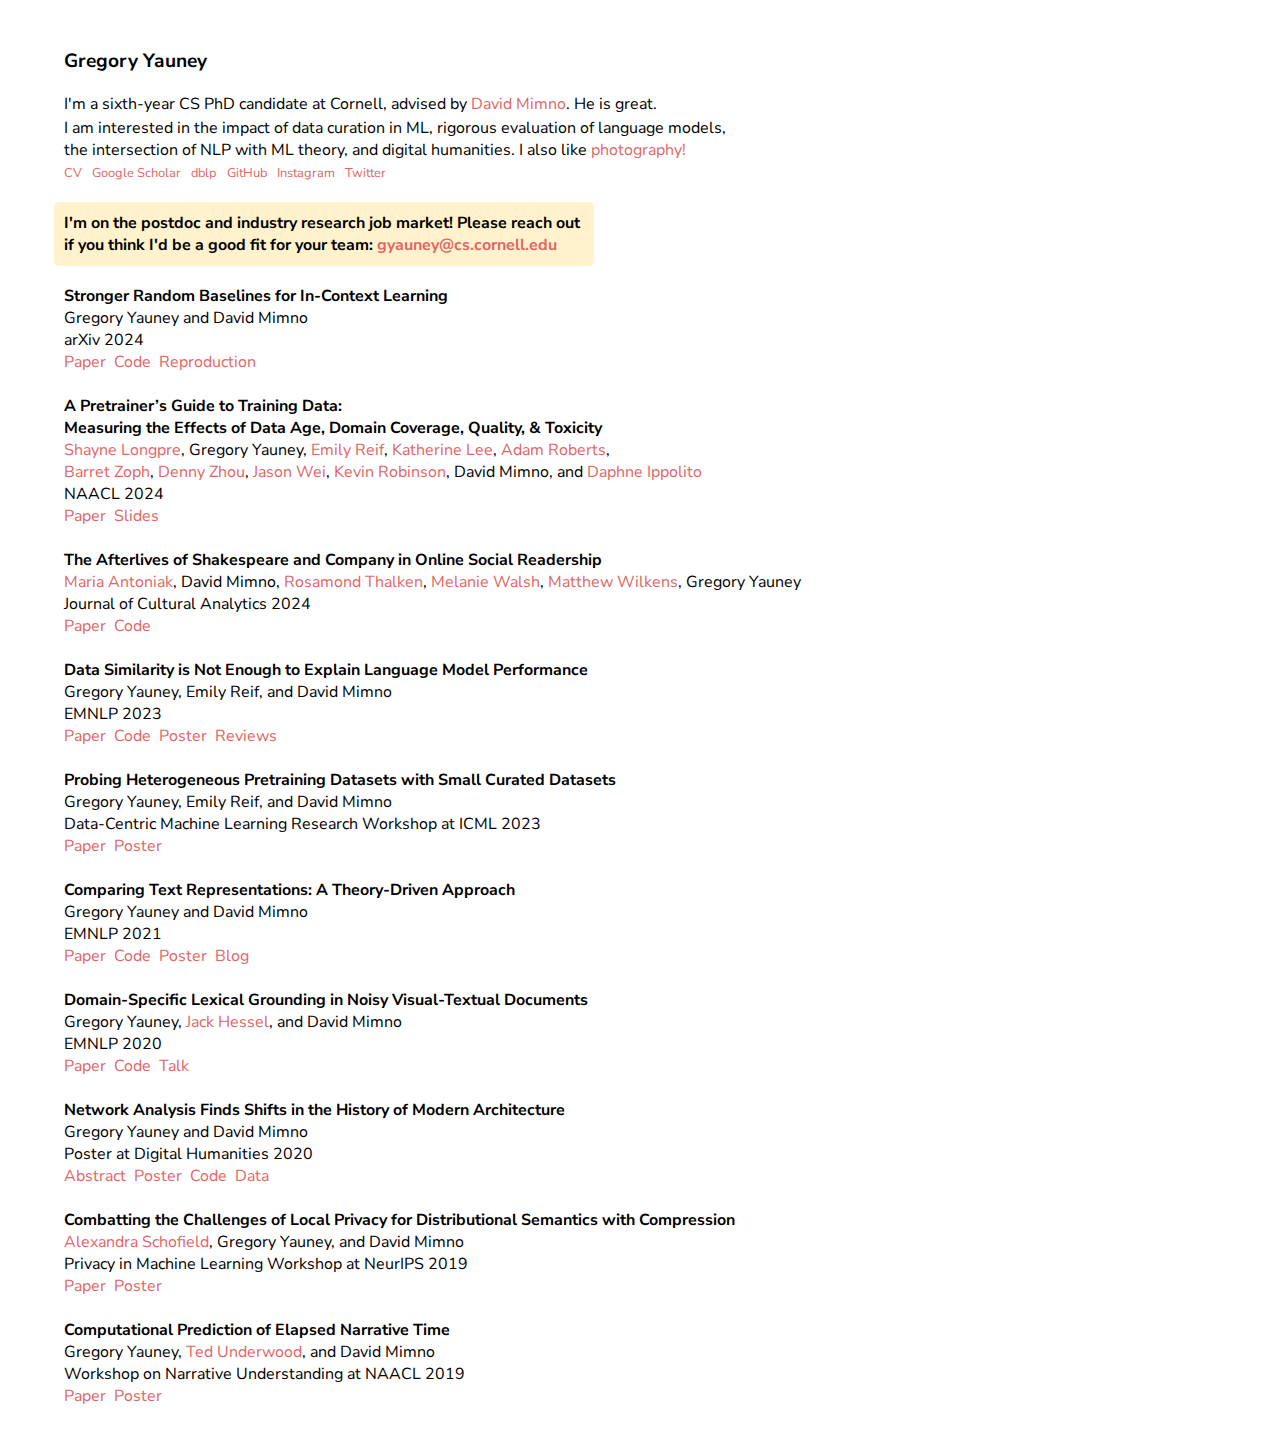
==== index.html @ 93a469f6 "add slides" ====
<!DOCTYPE html>
<meta name="viewport" content="width=device-width, initial-scale=1"/>
<html>
  <head>
  <title>gyauney</title>
  <meta charset="utf-8"/>
  <link href="https://fonts.googleapis.com/css?family=Nunito+Sans:400,600" rel="stylesheet">
  <link rel="stylesheet" type="text/css" href="style.css">
  </head> 

  <body>
  <div id="title">Gregory Yauney</div>
  <div class="section">
    <div>I'm a sixth-year CS PhD candidate at Cornell, advised by <a href=https://mimno.infosci.cornell.edu>David Mimno</a>. He is great.</div>
    <div class=headingparagraph>I am interested in the impact of data curation in ML, rigorous evaluation of language models, the intersection of NLP with ML theory, and digital humanities.
    I also like <a href=photogs>photo</a><a href=https://instagram.com/gyauney>graphy!</a></div>
    <div><span class='link'><a href='./yauney-cv.pdf'>CV</a></span><span class='link pad-left'><a href=https://scholar.google.com/citations?hl=en&user=b_NrF0QAAAAJ&view_op=list_works&authuser=1&sortby=pubdate>Google Scholar</a></span><!--<span class='link pad-left'><a href=https://www.semanticscholar.org/author/Gregory-Yauney/32918271?sort=pub-date>Semantic Scholar</a></span>--><span class='link pad-left'><a href=https://dblp.org/pid/212/5939.html>dblp</a></span><span class='link pad-left'><a href=https://github.com/gyauney>GitHub</a></span><span class='link pad-left'><a href=https://instagram.com/gyauney>Instagram</a></span><span class='link pad-left'><a href=https://twitter.com/gyauney>Twitter</a></span></span>
    </div>
    <div> <div class='highlight'><b>I'm on the postdoc and industry research job market!
      Please reach out if you think I'd be a good fit for your team: <span class='pink'>gyauney@cs.cornell.edu</span></b></div></div>
  </div>

  <div class="section">

    <div>
      <div class='bold'>Stronger Random Baselines for In-Context Learning</div>
      <div>Gregory Yauney and David Mimno</div>
      <div>arXiv 2024</div>
      <div>
        <a href='https://arxiv.org/pdf/2404.13020.pdf'>Paper</a>&nbsp;
        <a href='https://github.com/gyauney/max-random-baseline'>Code</a>&nbsp;
        <a href='https://github.com/gyauney/stronger-random-baselines'>Reproduction</a>
      </div>
    </div>

    <br/>

    <div>
      <div class='bold'>A Pretrainer’s Guide to Training Data:<br/>Measuring the Effects of Data Age, Domain Coverage, Quality, & Toxicity</div>
      <div><a href='https://shaynelongpre.com/'>Shayne Longpre</a>, Gregory Yauney, <a href='https://emilyreif.com'>Emily Reif</a>, <a href='https://katelee168.github.io/'>Katherine Lee</a>, <a href='https://research.google/people/104881/'>Adam Roberts</a>,<br/><a href='https://barretzoph.github.io/'>Barret Zoph</a>, <a href='https://dennyzhou.github.io/'>Denny Zhou</a>, <a href='https://www.jasonwei.net/'>Jason Wei</a>, <a href='https://twitter.com/krob'>Kevin Robinson</a>, David Mimno, and <a href='https://www.daphnei.com/'>Daphne Ippolito</a></div>
      <div>NAACL 2024</div>
      <div>
        <a href='https://arxiv.org/pdf/2305.13169.pdf'>Paper</a>&nbsp;
        <a href='papers/a-pretrainers-slides.pdf'>Slides</a>
      </div>
    </div>

    <br/>

    <div>
      <div class='bold'>The Afterlives of Shakespeare and Company in Online Social Readership</div>
      <div><a href='https://maria-antoniak.github.io/'>Maria Antoniak</a>, David Mimno, <a href='https://rosamondthalken.com/'>Rosamond Thalken</a>, <a href='https://melaniewalsh.org/'>Melanie Walsh</a>, <a href='https://mattwilkens.com/'>Matthew Wilkens</a>, Gregory Yauney</div>
      <div>Journal of Cultural Analytics 2024</div>
      <div>
        <a href='https://culturalanalytics.org/article/116919-the-afterlives-of-shakespeare-and-company-in-online-social-readership'>Paper</a>&nbsp;
        <a href='https://github.com/gyauney/shakespeare-and-company-social-readership'>Code</a>
      </div>
    </div>

    <br/>

    <div>
      <div class='bold'>Data Similarity is Not Enough to Explain Language Model Performance</div>
      <div>Gregory Yauney, Emily Reif, and David Mimno</div>
      <div>EMNLP 2023</div>
      <div>
        <a href='https://aclanthology.org/2023.emnlp-main.695.pdf'>Paper</a>&nbsp;
        <a href='https://github.com/gyauney/data-similarity-is-not-enough'>Code</a>&nbsp;
        <a href=papers/data-similarity-is-not-enough_poster.pdf>Poster</a>&nbsp;
        <a href='https://openreview.net/forum?id=J6uWPjukdR'>Reviews</a>
      </div>
    </div>

    <br/>

    <div>
      <div class='bold'>Probing Heterogeneous Pretraining Datasets with Small Curated Datasets</div>
      <div>Gregory Yauney, Emily Reif, and David Mimno</div>
      <div>Data-Centric Machine Learning Research Workshop at ICML 2023</div>
      <div>
        <a href=papers/probing-heterogeneous-datasets.pdf>Paper</a>&nbsp;
        <a href=papers/probing-heterogeneous-datasets_poster.pdf>Poster</a>
      </div>
    </div>

    <br/>

    <div>
      <div class='bold'>Comparing Text Representations: A Theory-Driven Approach</div>
      <div>Gregory Yauney and David Mimno</div>
      <div>EMNLP 2021</div>
      <div>
        <a href=https://aclanthology.org/2021.emnlp-main.449.pdf>Paper</a>&nbsp;
        <a href=https://github.com/gyauney/data-label-alignment/>Code</a>&nbsp;
        <a href=papers/comparing-text-representations_poster.pdf>Poster</a>&nbsp;
        <a href=data-label-alignment>Blog</a>
      </div>
    </div>

    <br/>

    <div>
      <div class='bold'>Domain-Specific Lexical Grounding in Noisy Visual-Textual Documents</div>
      <div>Gregory Yauney, <a href=https://jmhessel.com/>Jack Hessel</a>, and David Mimno</div>
      <div>EMNLP 2020</div>
      <div>
        <a href=https://www.aclweb.org/anthology/2020.emnlp-main.160.pdf>Paper</a>&nbsp;
        <a href=https://github.com/gyauney/domain-specific-lexical-grounding/>Code</a>&nbsp;
        <a href=https://slideslive.com/38939084>Talk</a>
      </div>
    </div>

    <br/>

    <div>
      <div class='bold'>Network Analysis Finds Shifts in the History of Modern Architecture</div>
      <div>Gregory Yauney and David Mimno</div>
      <div>Poster at Digital Humanities 2020</div>
      <div>
        <a href=https://dh2020.adho.org/wp-content/uploads/2020/07/661_NetworkAnalysisFindsShiftsintheHistoryofModernArchitecture.html>Abstract</a>&nbsp;
        <a href=https://hcommons.org/deposits/view/hc:31844/CONTENT/architectural-history-network-analysis_dh2020-poster.pdf/>Poster</a>&nbsp;
        <a href=https://github.com/gyauney/network-analysis-modern-architecture>Code</a>&nbsp;
        <a href=https://github.com/gyauney/modern-architectural-history-indices>Data</a>
      </div>
    </div>
    
    <br/>
    
    <div>
    <div class='bold'>Combatting the Challenges of Local Privacy for Distributional Semantics with Compression</div>
    <div><a href=https://www.cs.hmc.edu/~xanda/>Alexandra Schofield</a>, Gregory Yauney, and David Mimno</div>
    <div>Privacy in Machine Learning Workshop at NeurIPS 2019</div>
    <a href=https://priml-workshop.github.io/priml2019/papers/PriML2019_paper_29.pdf>Paper</a>&nbsp;
    <a href=papers/challenges-of-local-privacy_poster.pdf>Poster</a>
    </div>

    <br/>

    <div>
    <div class='bold'>Computational Prediction of Elapsed Narrative Time</div>
    <div>Gregory Yauney, <a href=https://english.illinois.edu/directory/profile/tunder>Ted Underwood</a>, and David Mimno</div>
    <div>Workshop on Narrative Understanding at NAACL 2019</div>
    <a href=papers/elapsed-narrative-time.pdf>Paper</a>&nbsp;
    <a href=papers/elapsed-narrative-time_poster.pdf>Poster</a>
    </div>

    </div>
  </div>

  </body>
</html>
---- style.css ----
html {
	font-size:1em;
}

body {
	font-family: 'Nunito Sans';
	max-width: 60em;
	margin: 3em 4em;
}

p {
	margin:0em;
}

#title {
	font-size: 1.2em;
	font-family: 'Nunito Sans';
	font-weight: 700;
}

.bold {
	font-weight: 700;
}

.section {
	margin-top: 1.2em;
	margin-bottom: 1.2em;
}

.section-title {
	font-size: 125%;
	background-color: #fff2cc;
	padding: 0em 0.25em;
	border-radius: 0.25em;
	margin: 1.2em -4px;
	font-family: 'Nunito';
	font-weight: 600;
}

.section-title-container {
	padding: 0.2em 0em;
}

.pink {
  color: #e06666;
}

.highlight {
  background-color: #fff2cc;
  box-decoration-break: clone;
  padding: 10px;
  margin-left:-10px;
  border-radius: 5px;
  margin-top: 1.2em;
  max-width: 520px;
}

.headingparagraph {
  margin-top:0.1em;
  max-width: 680px;
}

a:link {
  color: #e06666;
  text-decoration: none;
}

a:visited {
  color: #e06666;
  text-decoration: none;
}

a:hover {
  color: #ea9999;
  text-decoration: none;
}

a:active {
  color: #ea9999;
  text-decoration: none;
}

img {
	box-shadow: 0.25em 0.25em 0.25em grey;
	max-height: 14em;
	margin-right:1em;
	margin-bottom:1em;
} 


.document {
	border-style: dashed;
	max-width:20em;
	padding: 0.5em;
	float:left;
}

.doc-image {
	box-shadow: 0.25em 0.25em 0.25em grey;
	max-height: 8em;
} 

.link {
	display:inline-block;
	font-size:0.8em;
}

.pad-left {
	padding-left:0.8em;
}

@media only screen
and (max-device-width : 600px) {html{font-size: 1em;} body{margin: 1.5em 2em;} #title {font-size: 1.2em;} img {max-height:12em;} table{font-size:0.8em;} 
.link {font-size:0.67em;}}
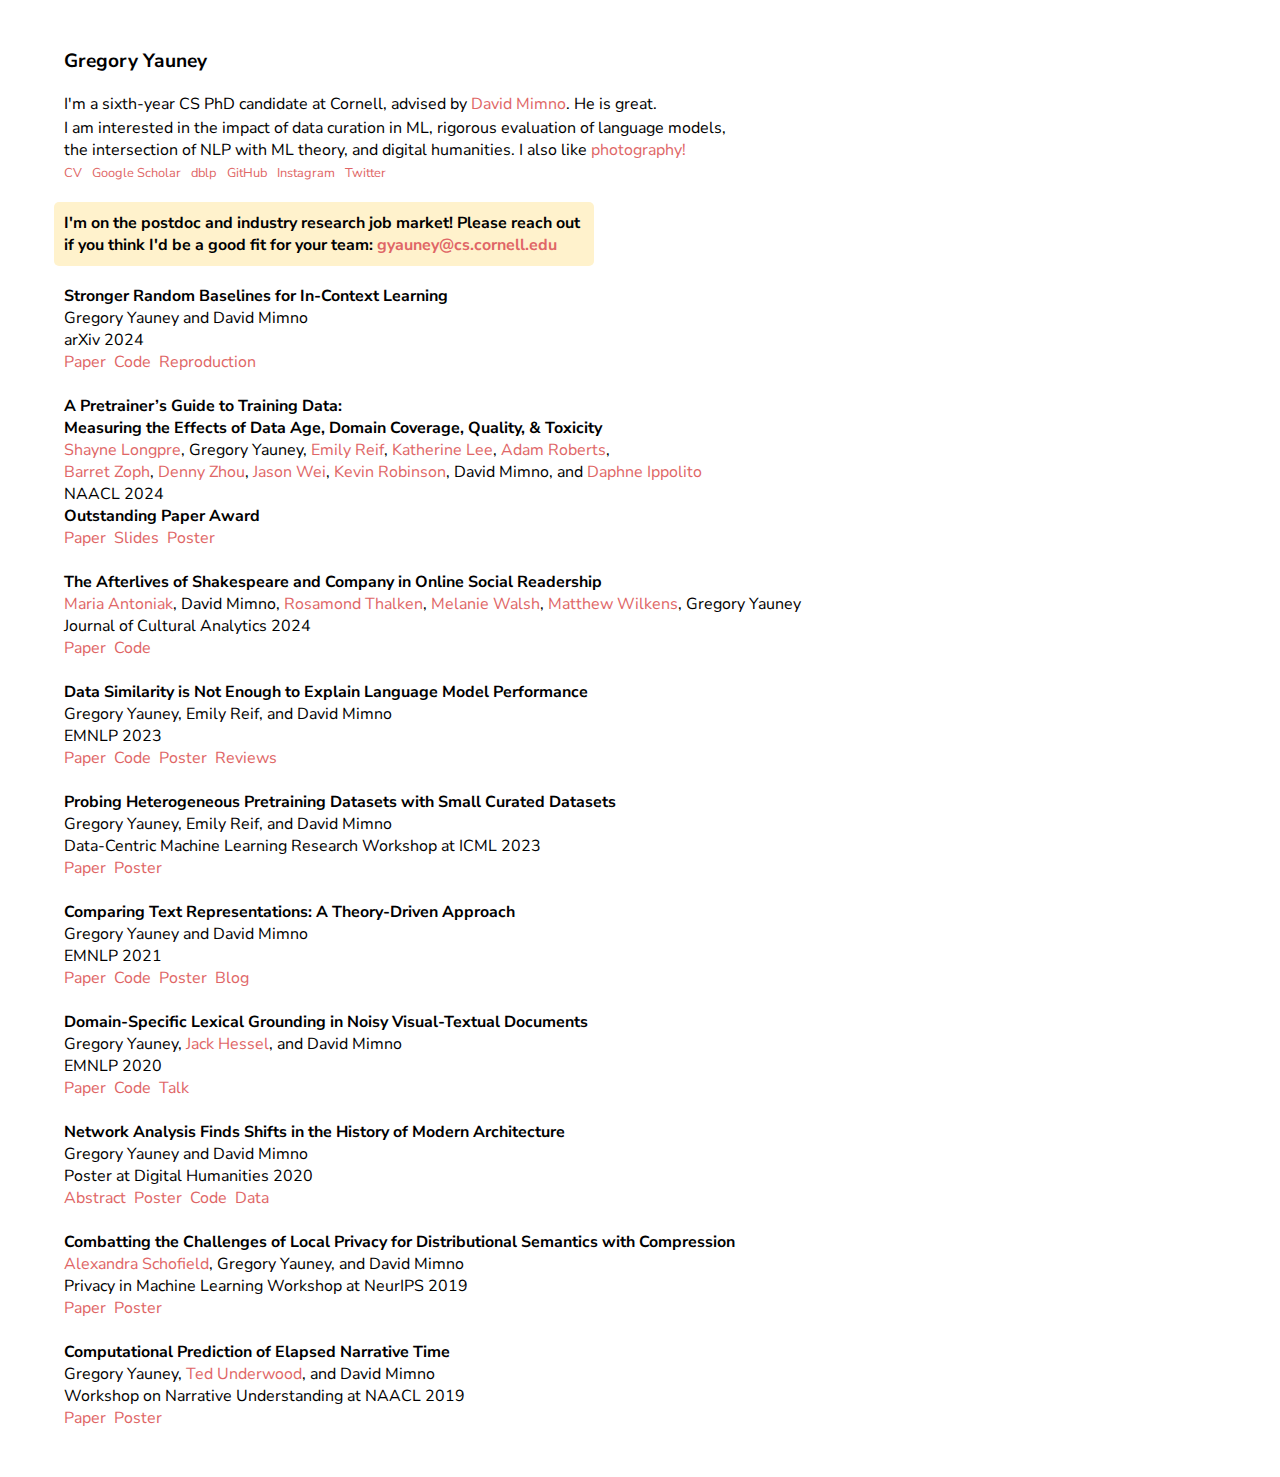
==== commit 2889b56e: "update" ====
--- a/index.html
+++ b/index.html
@@ -39,9 +39,11 @@
       <div class='bold'>A Pretrainer’s Guide to Training Data:<br/>Measuring the Effects of Data Age, Domain Coverage, Quality, & Toxicity</div>
       <div><a href='https://shaynelongpre.com/'>Shayne Longpre</a>, Gregory Yauney, <a href='https://emilyreif.com'>Emily Reif</a>, <a href='https://katelee168.github.io/'>Katherine Lee</a>, <a href='https://research.google/people/104881/'>Adam Roberts</a>,<br/><a href='https://barretzoph.github.io/'>Barret Zoph</a>, <a href='https://dennyzhou.github.io/'>Denny Zhou</a>, <a href='https://www.jasonwei.net/'>Jason Wei</a>, <a href='https://twitter.com/krob'>Kevin Robinson</a>, David Mimno, and <a href='https://www.daphnei.com/'>Daphne Ippolito</a></div>
       <div>NAACL 2024</div>
+      <div><b>Outstanding Paper Award</b></div>
       <div>
         <a href='https://arxiv.org/pdf/2305.13169.pdf'>Paper</a>&nbsp;
-        <a href='papers/a-pretrainers-slides.pdf'>Slides</a>
+        <a href='papers/a-pretrainers-slides.pdf'>Slides</a>&nbsp;
+        <a href='papers/a-pretrainers-guide_poster.pdf'>Poster</a>
       </div>
     </div>
 
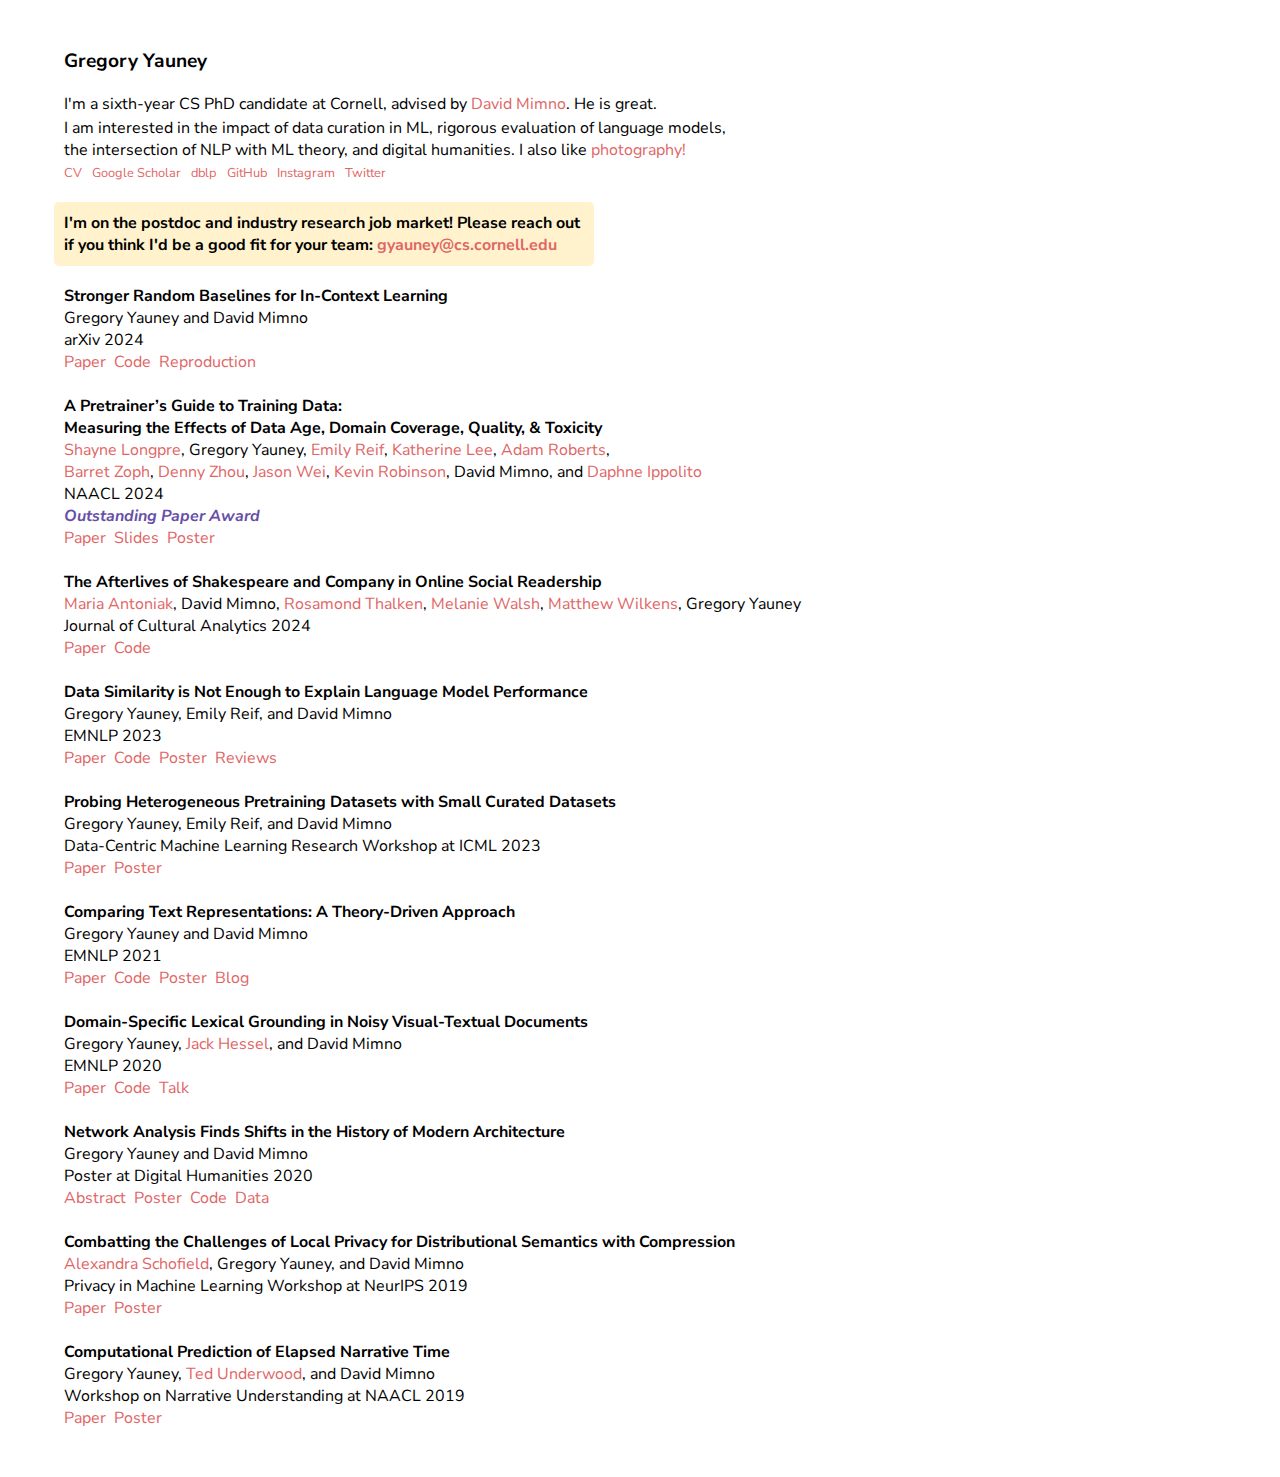
==== commit 262e9470: "update color" ====
--- a/index.html
+++ b/index.html
@@ -39,7 +39,7 @@
       <div class='bold'>A Pretrainer’s Guide to Training Data:<br/>Measuring the Effects of Data Age, Domain Coverage, Quality, & Toxicity</div>
       <div><a href='https://shaynelongpre.com/'>Shayne Longpre</a>, Gregory Yauney, <a href='https://emilyreif.com'>Emily Reif</a>, <a href='https://katelee168.github.io/'>Katherine Lee</a>, <a href='https://research.google/people/104881/'>Adam Roberts</a>,<br/><a href='https://barretzoph.github.io/'>Barret Zoph</a>, <a href='https://dennyzhou.github.io/'>Denny Zhou</a>, <a href='https://www.jasonwei.net/'>Jason Wei</a>, <a href='https://twitter.com/krob'>Kevin Robinson</a>, David Mimno, and <a href='https://www.daphnei.com/'>Daphne Ippolito</a></div>
       <div>NAACL 2024</div>
-      <div><b>Outstanding Paper Award</b></div>
+      <div class='award'>Outstanding Paper Award</div>
       <div>
         <a href='https://arxiv.org/pdf/2305.13169.pdf'>Paper</a>&nbsp;
         <a href='papers/a-pretrainers-slides.pdf'>Slides</a>&nbsp;
--- a/style.css
+++ b/style.css
@@ -53,6 +53,12 @@
   border-radius: 5px;
   margin-top: 1.2em;
   max-width: 520px;
+}
+
+.award {
+  color:#674ea7;
+  font-style:italic;
+  font-weight:bold;
 }
 
 .headingparagraph {
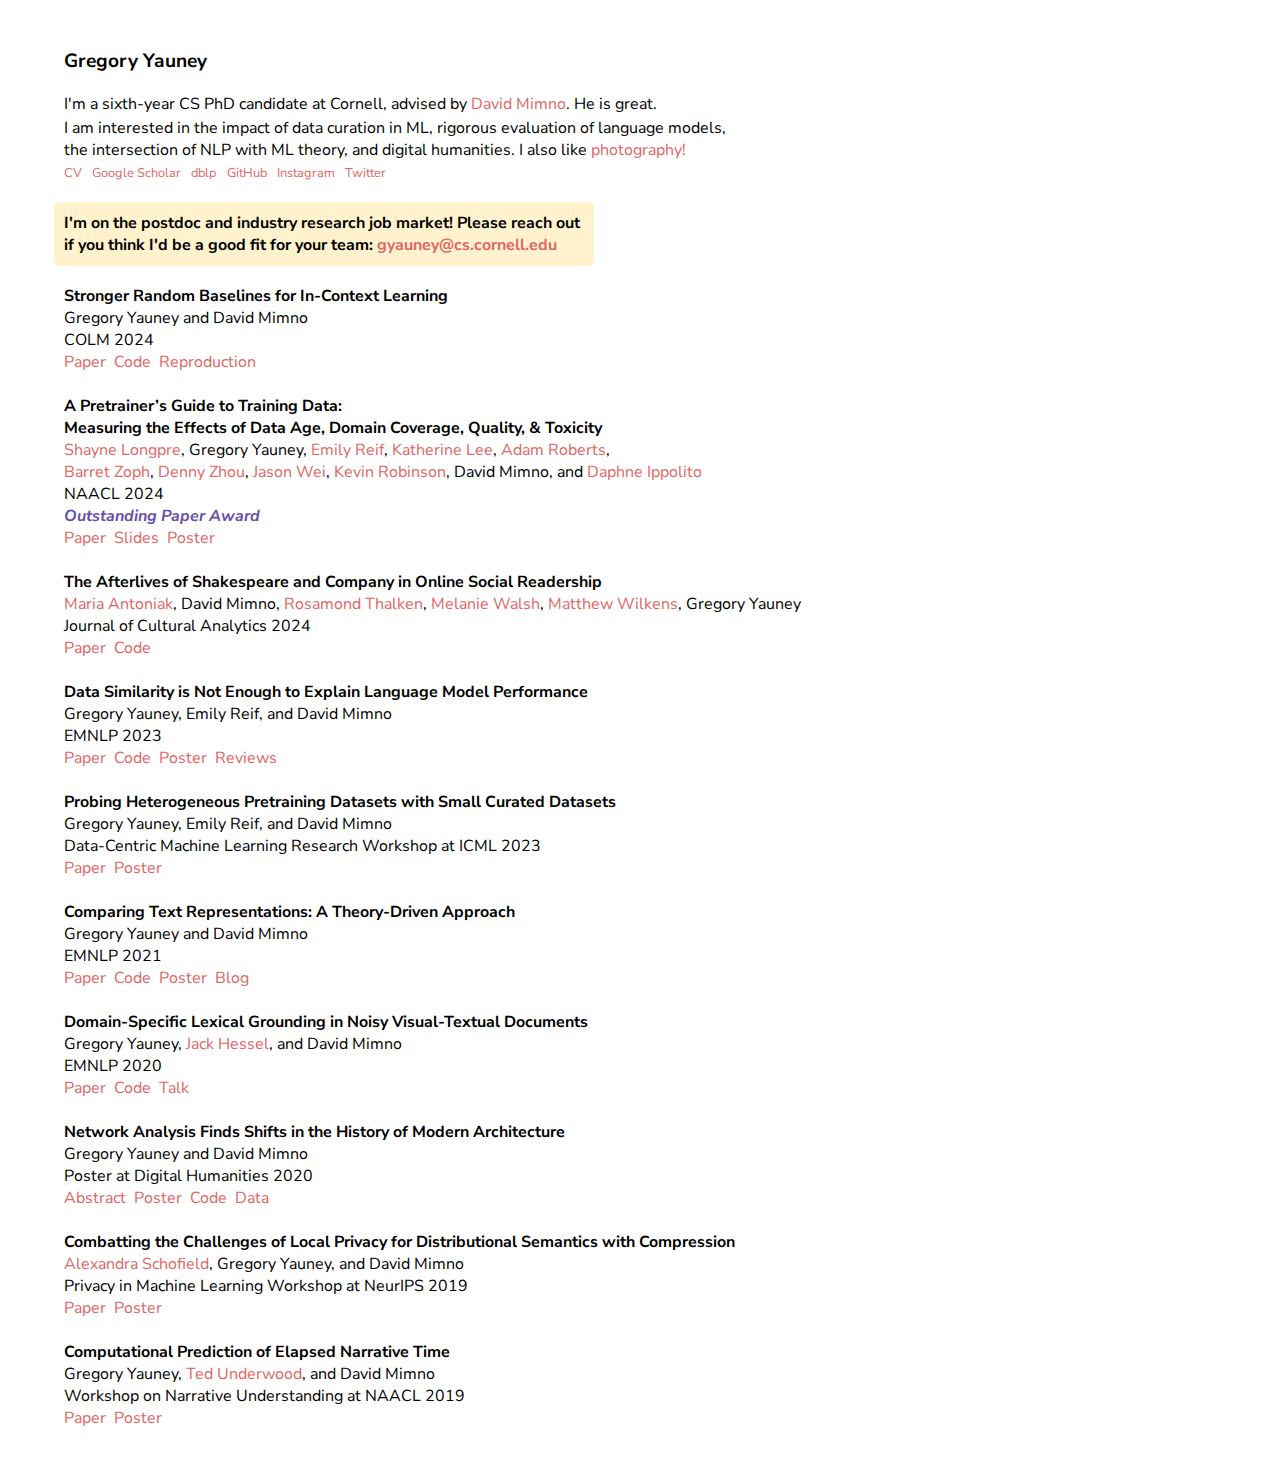
==== commit 6727d4dd: "update paper" ====
--- a/index.html
+++ b/index.html
@@ -25,7 +25,7 @@
     <div>
       <div class='bold'>Stronger Random Baselines for In-Context Learning</div>
       <div>Gregory Yauney and David Mimno</div>
-      <div>arXiv 2024</div>
+      <div>COLM 2024</div>
       <div>
         <a href='https://arxiv.org/pdf/2404.13020.pdf'>Paper</a>&nbsp;
         <a href='https://github.com/gyauney/max-random-baseline'>Code</a>&nbsp;
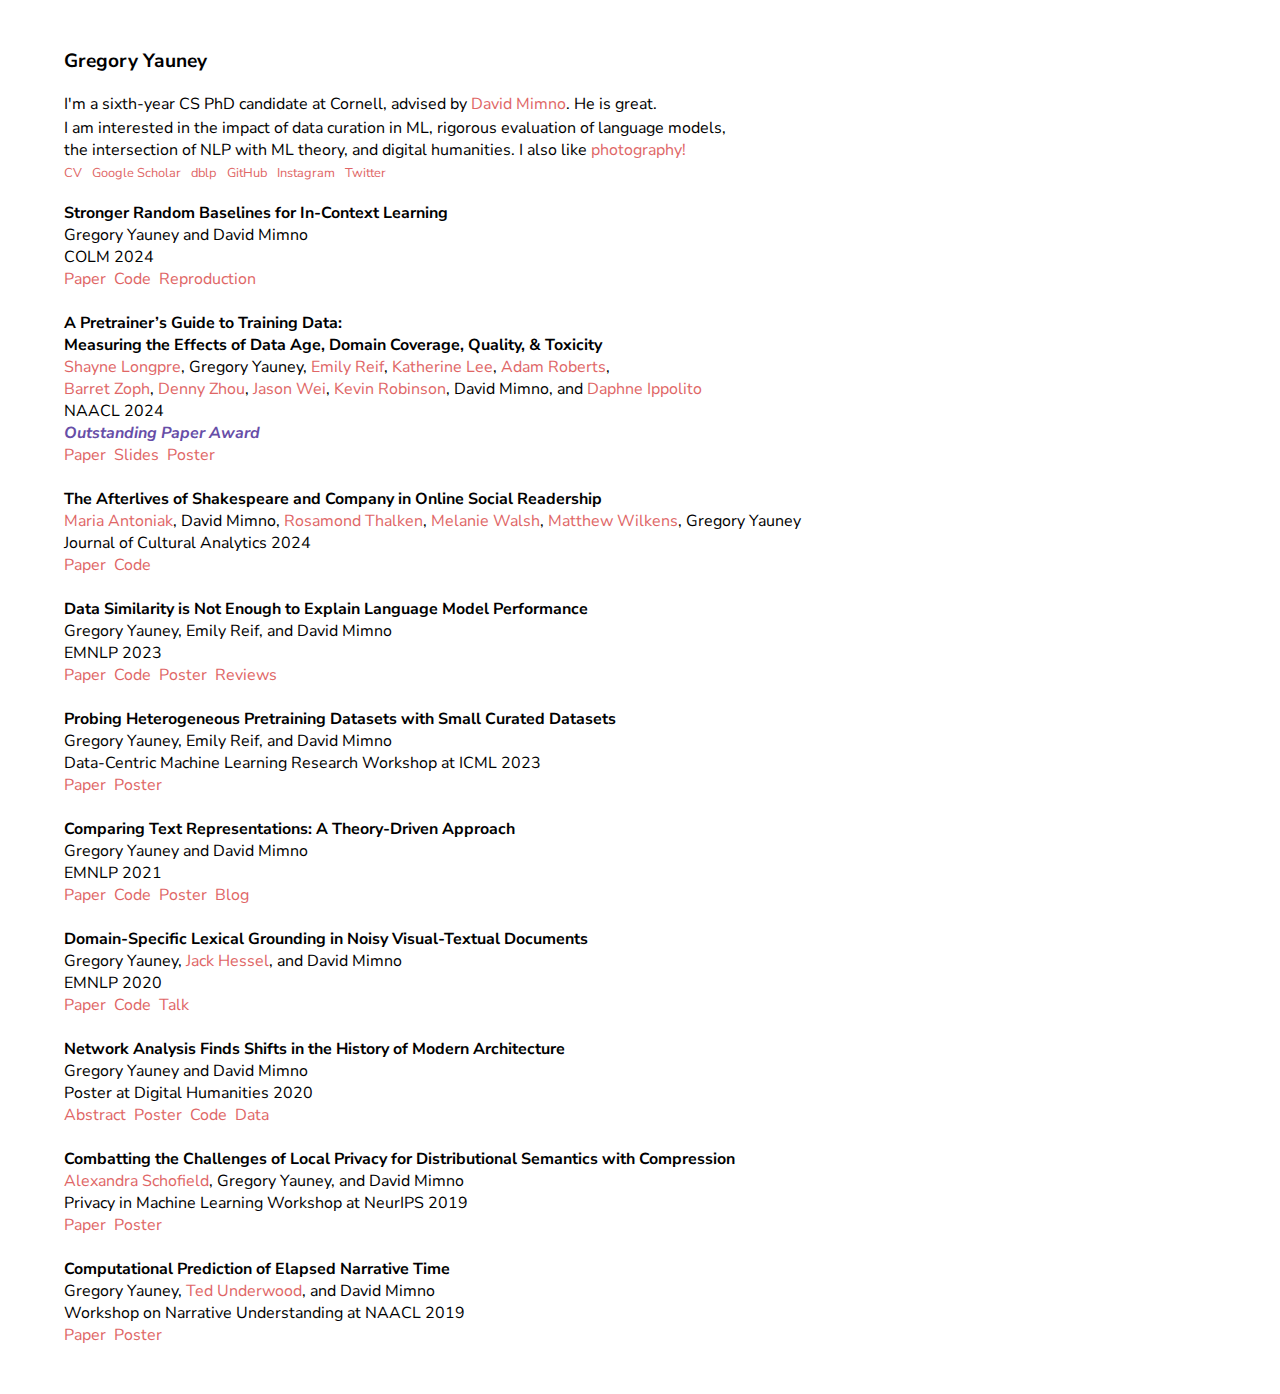
==== commit 5743af8f: "update header" ====
--- a/index.html
+++ b/index.html
@@ -16,9 +16,7 @@
     I also like <a href=photogs>photo</a><a href=https://instagram.com/gyauney>graphy!</a></div>
     <div><span class='link'><a href='./yauney-cv.pdf'>CV</a></span><span class='link pad-left'><a href=https://scholar.google.com/citations?hl=en&user=b_NrF0QAAAAJ&view_op=list_works&authuser=1&sortby=pubdate>Google Scholar</a></span><!--<span class='link pad-left'><a href=https://www.semanticscholar.org/author/Gregory-Yauney/32918271?sort=pub-date>Semantic Scholar</a></span>--><span class='link pad-left'><a href=https://dblp.org/pid/212/5939.html>dblp</a></span><span class='link pad-left'><a href=https://github.com/gyauney>GitHub</a></span><span class='link pad-left'><a href=https://instagram.com/gyauney>Instagram</a></span><span class='link pad-left'><a href=https://twitter.com/gyauney>Twitter</a></span></span>
     </div>
-    <div> <div class='highlight'><b>I'm on the postdoc and industry research job market!
-      Please reach out if you think I'd be a good fit for your team: <span class='pink'>gyauney@cs.cornell.edu</span></b></div></div>
-  </div>
+    </div>
 
   <div class="section">
 
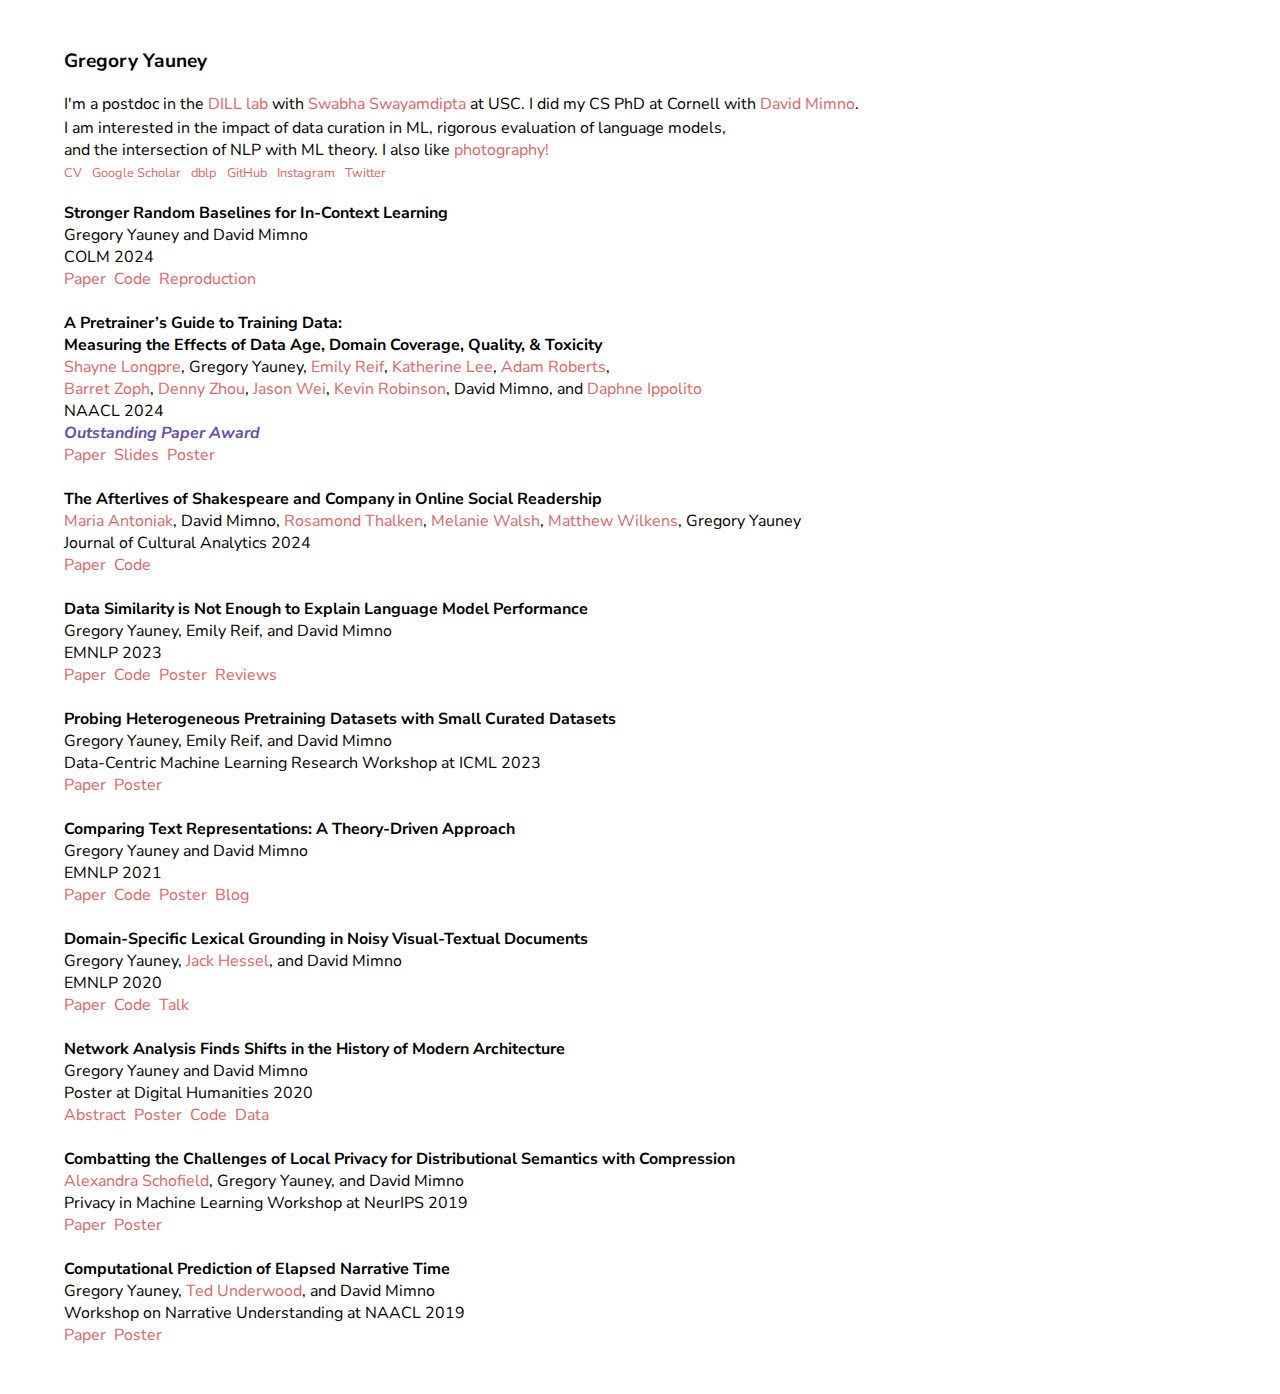
==== commit 5b02eb18: "update bio" ====
--- a/index.html
+++ b/index.html
@@ -11,8 +11,8 @@
   <body>
   <div id="title">Gregory Yauney</div>
   <div class="section">
-    <div>I'm a sixth-year CS PhD candidate at Cornell, advised by <a href=https://mimno.infosci.cornell.edu>David Mimno</a>. He is great.</div>
-    <div class=headingparagraph>I am interested in the impact of data curation in ML, rigorous evaluation of language models, the intersection of NLP with ML theory, and digital humanities.
+    <div>I'm a postdoc in the <a href=https://dill-lab.github.io/>DILL lab</a> with <a href=https://swabhs.com/>Swabha Swayamdipta</a> at USC. I did my CS PhD at Cornell with <a href=https://mimno.infosci.cornell.edu>David Mimno</a>.</div>
+    <div class=headingparagraph>I am interested in the impact of data curation in ML, rigorous evaluation of language models, and the intersection of NLP with ML theory.
     I also like <a href=photogs>photo</a><a href=https://instagram.com/gyauney>graphy!</a></div>
     <div><span class='link'><a href='./yauney-cv.pdf'>CV</a></span><span class='link pad-left'><a href=https://scholar.google.com/citations?hl=en&user=b_NrF0QAAAAJ&view_op=list_works&authuser=1&sortby=pubdate>Google Scholar</a></span><!--<span class='link pad-left'><a href=https://www.semanticscholar.org/author/Gregory-Yauney/32918271?sort=pub-date>Semantic Scholar</a></span>--><span class='link pad-left'><a href=https://dblp.org/pid/212/5939.html>dblp</a></span><span class='link pad-left'><a href=https://github.com/gyauney>GitHub</a></span><span class='link pad-left'><a href=https://instagram.com/gyauney>Instagram</a></span><span class='link pad-left'><a href=https://twitter.com/gyauney>Twitter</a></span></span>
     </div>
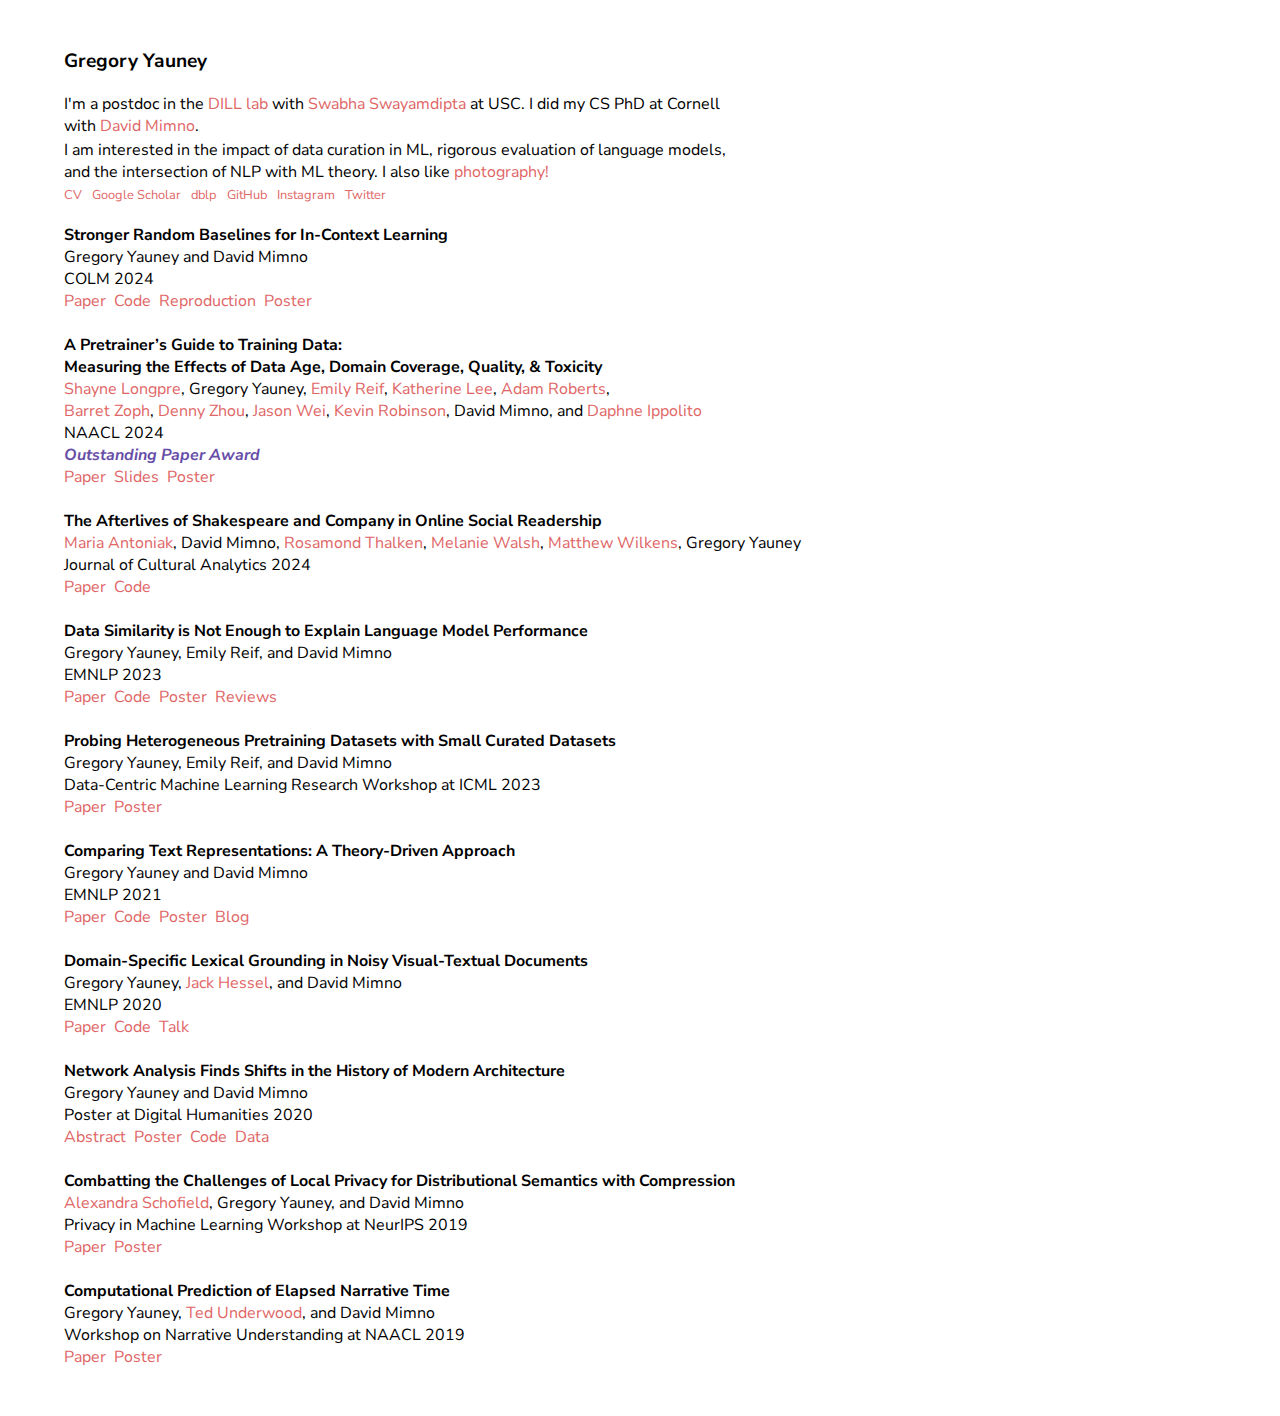
==== commit 0e7f2999: "add colm poster" ====
--- a/index.html
+++ b/index.html
@@ -11,7 +11,7 @@
   <body>
   <div id="title">Gregory Yauney</div>
   <div class="section">
-    <div>I'm a postdoc in the <a href=https://dill-lab.github.io/>DILL lab</a> with <a href=https://swabhs.com/>Swabha Swayamdipta</a> at USC. I did my CS PhD at Cornell with <a href=https://mimno.infosci.cornell.edu>David Mimno</a>.</div>
+    <div class=headingparagraph>I'm a postdoc in the <a href=https://dill-lab.github.io/>DILL lab</a> with <a href=https://swabhs.com/>Swabha Swayamdipta</a> at USC. I did my CS PhD at Cornell with <a href=https://mimno.infosci.cornell.edu>David Mimno</a>.</div>
     <div class=headingparagraph>I am interested in the impact of data curation in ML, rigorous evaluation of language models, and the intersection of NLP with ML theory.
     I also like <a href=photogs>photo</a><a href=https://instagram.com/gyauney>graphy!</a></div>
     <div><span class='link'><a href='./yauney-cv.pdf'>CV</a></span><span class='link pad-left'><a href=https://scholar.google.com/citations?hl=en&user=b_NrF0QAAAAJ&view_op=list_works&authuser=1&sortby=pubdate>Google Scholar</a></span><!--<span class='link pad-left'><a href=https://www.semanticscholar.org/author/Gregory-Yauney/32918271?sort=pub-date>Semantic Scholar</a></span>--><span class='link pad-left'><a href=https://dblp.org/pid/212/5939.html>dblp</a></span><span class='link pad-left'><a href=https://github.com/gyauney>GitHub</a></span><span class='link pad-left'><a href=https://instagram.com/gyauney>Instagram</a></span><span class='link pad-left'><a href=https://twitter.com/gyauney>Twitter</a></span></span>
@@ -25,9 +25,10 @@
       <div>Gregory Yauney and David Mimno</div>
       <div>COLM 2024</div>
       <div>
-        <a href='https://arxiv.org/pdf/2404.13020.pdf'>Paper</a>&nbsp;
+        <a href='https://openreview.net/pdf?id=TRxQMpLUfD'>Paper</a>&nbsp;
         <a href='https://github.com/gyauney/max-random-baseline'>Code</a>&nbsp;
-        <a href='https://github.com/gyauney/stronger-random-baselines'>Reproduction</a>
+        <a href='https://github.com/gyauney/stronger-random-baselines'>Reproduction</a>&nbsp;
+        <a href='papers/stronger-random-baselines_poster.pdf'>Poster</a>
       </div>
     </div>
 
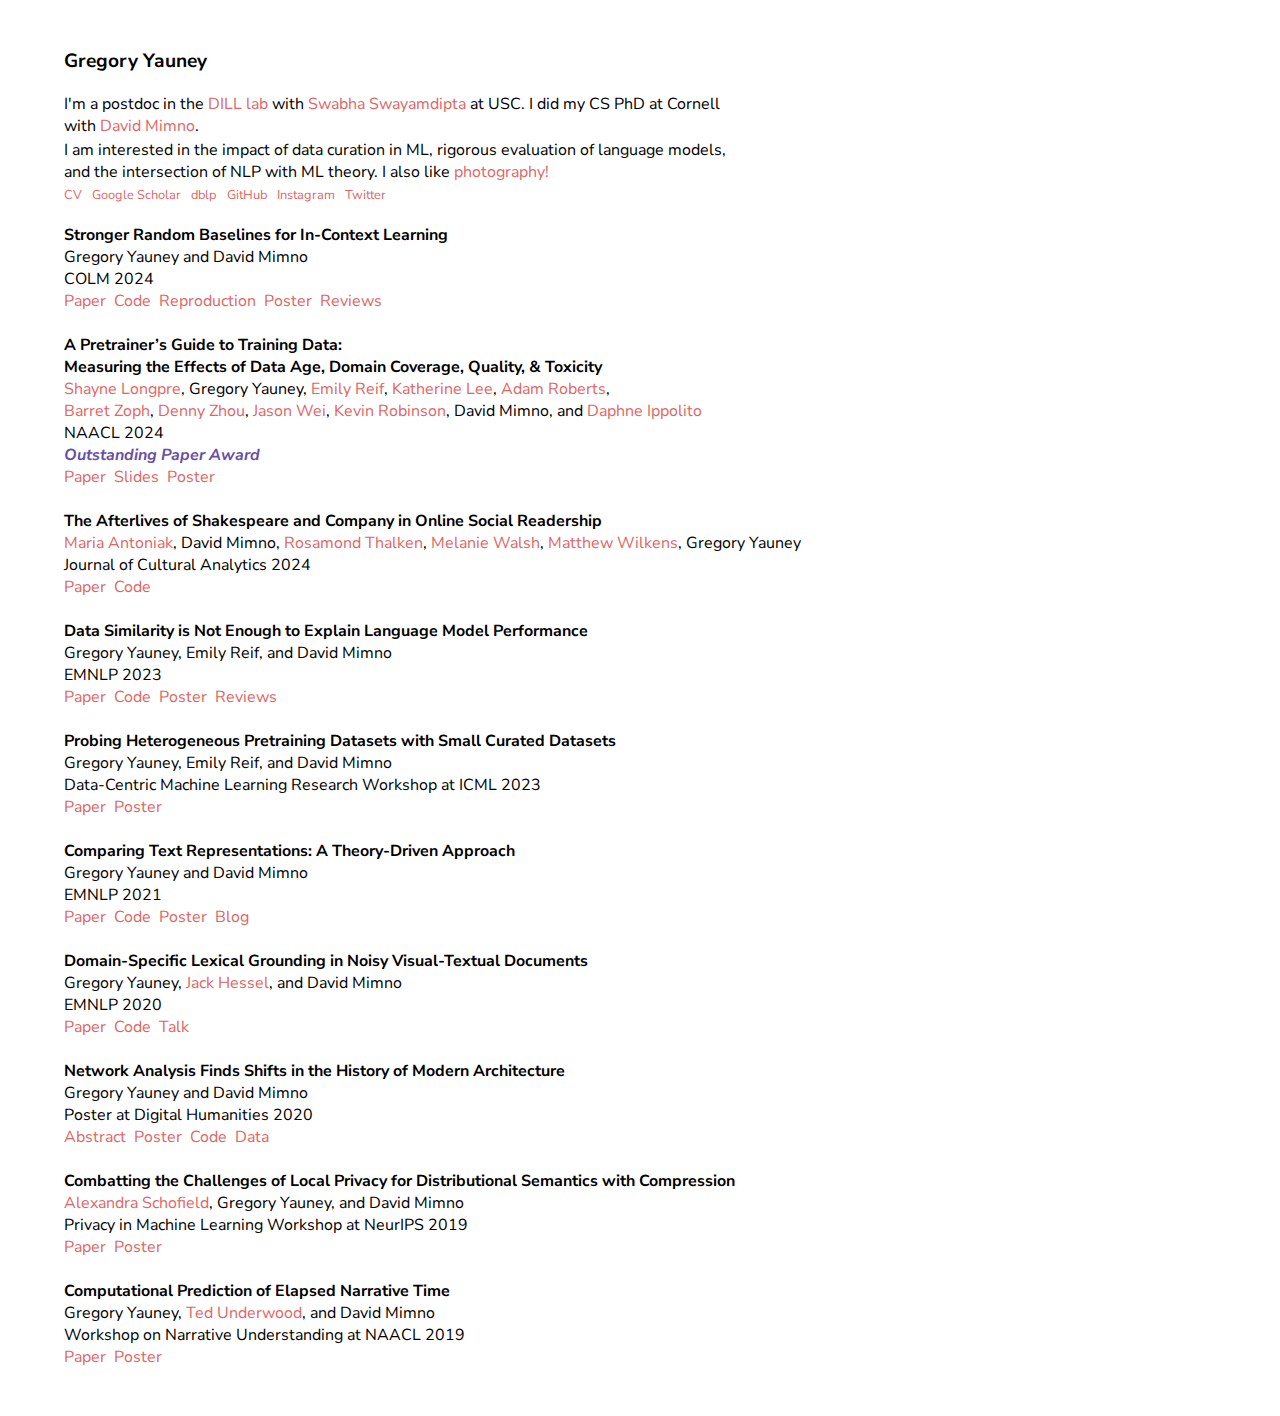
==== commit dc6c89df: "add colm reviews" ====
--- a/index.html
+++ b/index.html
@@ -28,7 +28,8 @@
         <a href='https://openreview.net/pdf?id=TRxQMpLUfD'>Paper</a>&nbsp;
         <a href='https://github.com/gyauney/max-random-baseline'>Code</a>&nbsp;
         <a href='https://github.com/gyauney/stronger-random-baselines'>Reproduction</a>&nbsp;
-        <a href='papers/stronger-random-baselines_poster.pdf'>Poster</a>
+        <a href='papers/stronger-random-baselines_poster.pdf'>Poster</a>&nbsp;
+        <a href='https://openreview.net/forum?id=TRxQMpLUfD'>Reviews</a>
       </div>
     </div>
 
